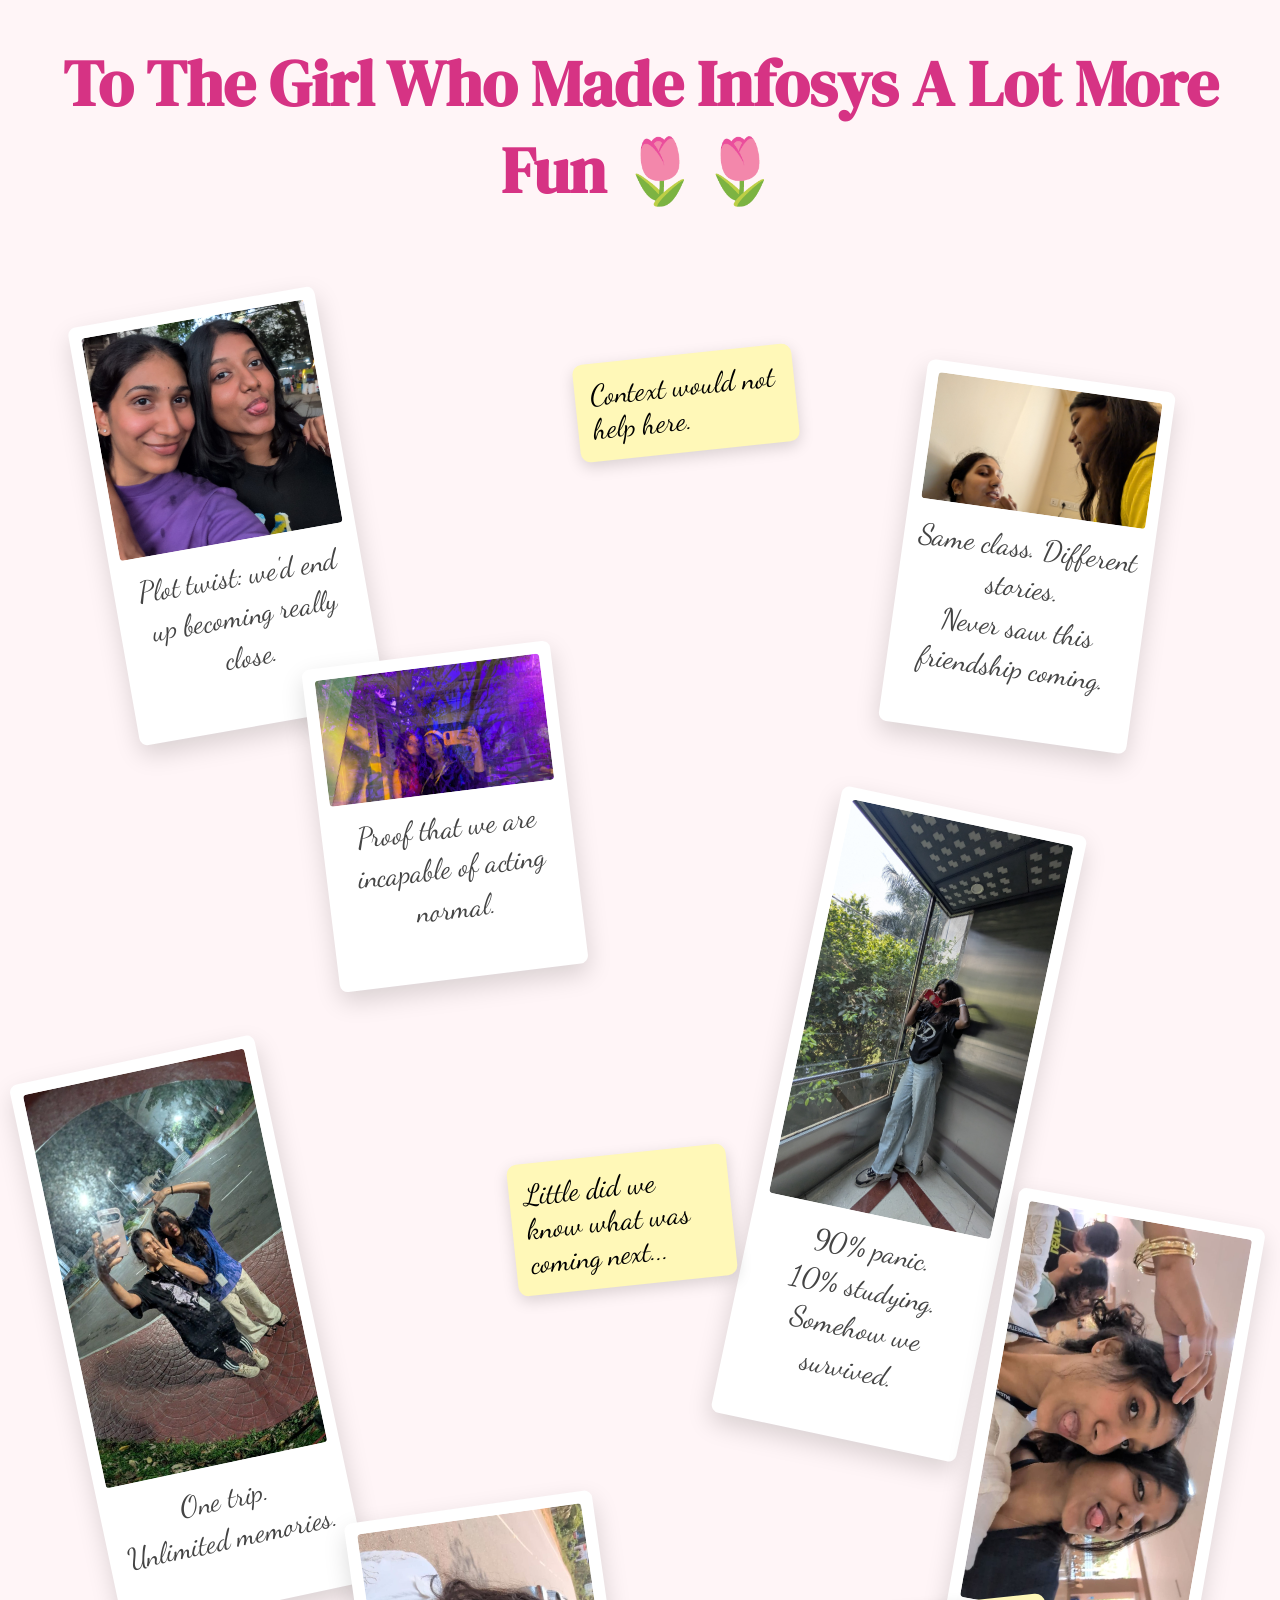
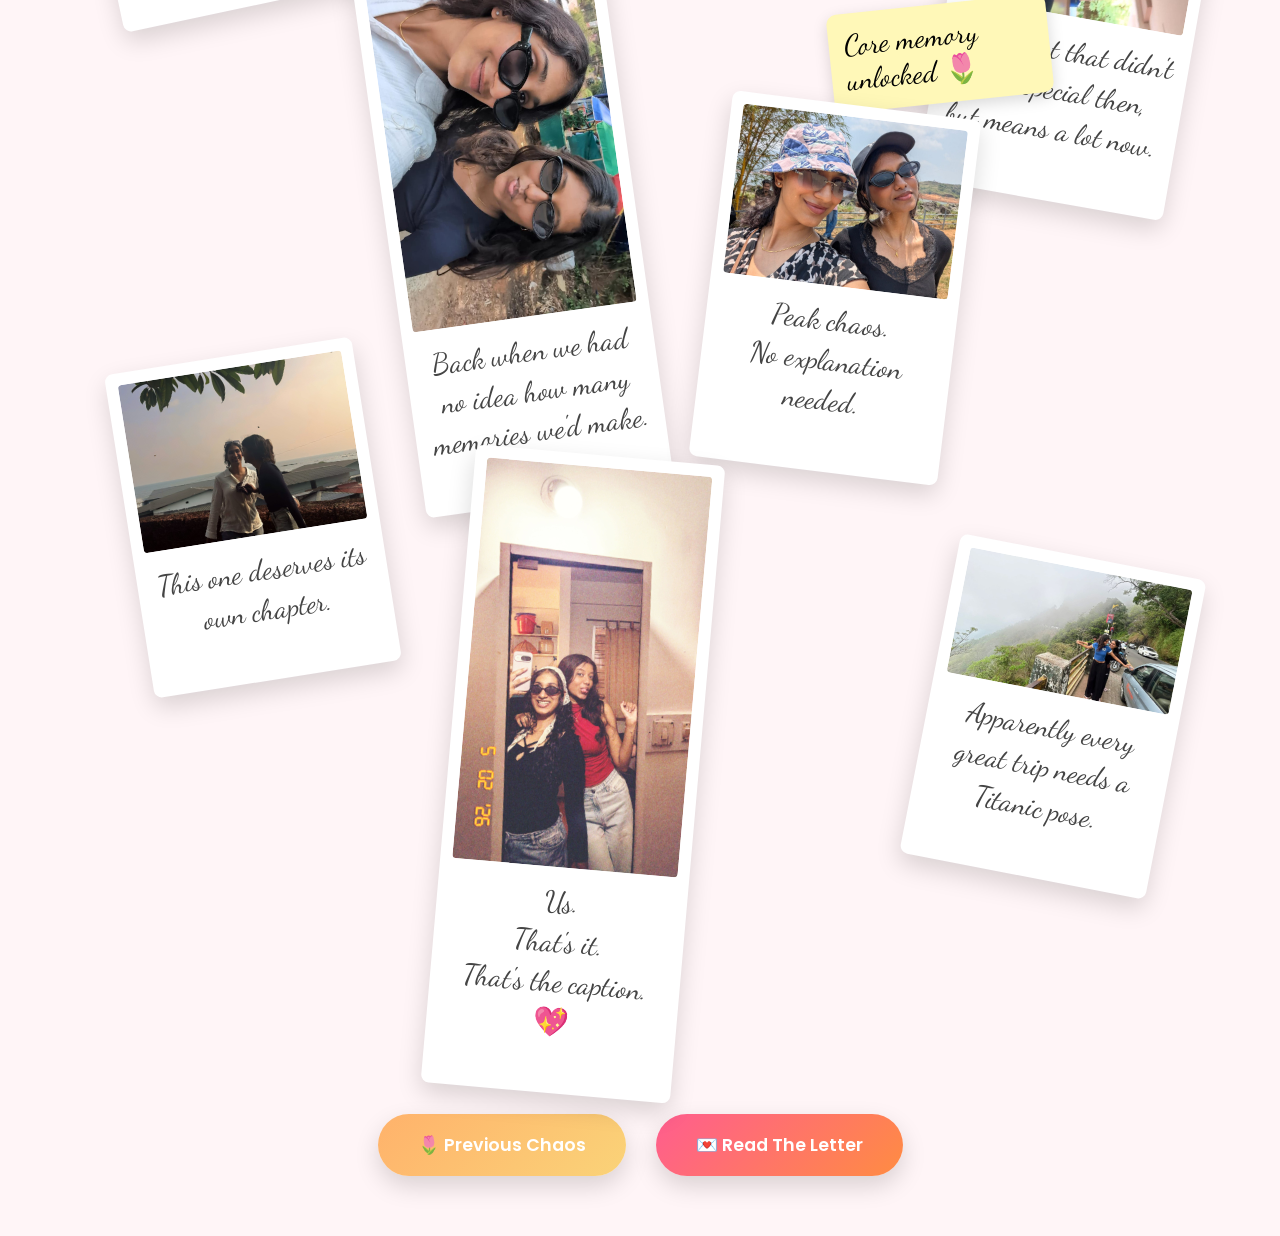
==== gallery.html @ 3c9eca2c "Initial birthday website for Avanthika" ====
<!-- <!-- <!DOCTYPE html>
<html lang="en">

<head>

<meta charset="UTF-8">
<meta name="viewport" content="width=device-width, initial-scale=1.0">

<title>Our Memories 📸</title>
<link href="https://fonts.googleapis.com/css2?family=DM+Serif+Display&family=Dancing+Script:wght@400;500;600;700&family=Montserrat:wght@300;400;500&display=swap" rel="stylesheet">
<!-- <link href="https://fonts.googleapis.com/css2?family=Caveat:wght@400;700&display=swap" rel="stylesheet"> -->
<!-- <link href="https://fonts.googleapis.com/css2?family=Playfair+Display:wght@700&family=Poppins:wght@300;400;500&display=swap" rel="stylesheet"> -->

<!-- <style>


/* PASTE THE CSS HERE */
body{
    margin:0;
    background:#fff5f7;
    font-family:Poppins,sans-serif;
    overflow-x:hidden;
}

h1{
    text-align:center;
    color:#d63384;
    margin-top:40px;
    font-family:'DM Serif Display',serif;
    font-size:4rem;
    letter-spacing:1px;
}

.memory-wall{
    position:relative;
    width:100%;
    min-height:2400px;
}

.polaroid{
    position:absolute;
    width:250px;
    background:white;
    padding:12px 12px 50px;
    box-shadow:0 10px 25px rgba(0,0,0,.15);
    transition:.4s;
}

.polaroid:hover{
    transform:scale(1.1) rotate(0deg) !important;
    z-index:999;
}

.polaroid img{
    width:100%;
    display:block;
}

.polaroid p{
    text-align:center;
    margin-top:15px;
    color:#444;
    font-family:'Dancing Script',cursive;
    font-size:1.8rem;
    line-height:1.4;
}

.note{
    position:absolute;
    background:#fff8b8;
    padding:15px;
    width:220px;
    font-family:'Dancing Script',cursive;
    font-size:1.8rem;
    transform:rotate(-6deg);
    box-shadow:0 5px 15px rgba(0,0,0,.15);
    border-radius:10px;
}

.next-btn{
    display:block;
    width:200px;
    margin:50px auto;
    text-align:center;
    padding:15px;
    border-radius:30px;
    background:#d63384;
    color:white;
    text-decoration:none;
}

</style>

</head>

<body>

<h1>
To The Girl Who Made Infosys A Lot More Fun 🌷🌷
</h1>

<div class="memory-wall">

<!-- PASTE ALL 11 POLAROIDS HERE -->
<!-- <div class="memory-wall">

<div class="polaroid"
style="top:50px;left:8%;transform:rotate(-10deg)">
<img src="images/photo1.jpeg">
<p>Plot twist: we'd end up becoming really close.</p>
</div>

<div class="polaroid"
style="top:120px;right:10%;transform:rotate(8deg)">
<img src="images/photo2.jpeg">
<p>Same class. Different stories.<br>Never saw this friendship coming.</p>
</div>

<div class="polaroid"
style="top:400px;left:25%;transform:rotate(-7deg)">
<img src="images/photo3.jpeg">
<p>Proof that we are incapable of acting normal.</p>
</div>

<div class="polaroid"
style="top:550px;right:20%;transform:rotate(12deg)">
<img src="images/photo4.jpeg">
<p>90% panic.<br>10% studying.<br>Somehow we survived.</p>
</div>

<div class="polaroid"
style="top:800px;left:5%;transform:rotate(-12deg)">
<img src="images/photo5.jpeg">
<p>One trip.<br>Unlimited memories.</p>
</div>

<div class="note"
style="top:900px;left:40%;">
Little did we know what was coming next...
</div>

<div class="polaroid"
style="top:950px;right:5%;transform:rotate(10deg)">
<img src="images/photo6.jpeg">
<p>A moment that didn't seem special then,<br>but means a lot now.</p>
</div>

<div class="polaroid"
style="top:1250px;left:30%;transform:rotate(-8deg)">
<img src="images/photo7.jpeg">
<p>Back when we had no idea how many memories we'd make.</p>
</div>

<div class="note"
style="top:1350px;right:18%;">
Core memory unlocked 🌷
</div>

<div class="polaroid"
style="top:1450px;right:25%;transform:rotate(7deg)">
<img src="images/photo8.jpeg">
<p>Peak chaos.<br>No explanation needed.</p>
</div>

<div class="polaroid"
style="top:1700px;left:10%;transform:rotate(-9deg)">
<img src="images/photo9.jpeg">
<p>This one deserves its own chapter.</p>
</div>

<div class="note"
style="top:100px;left:45%;">
Context would not help here.
</div>

<div class="polaroid"
style="top:1900px;right:8%;transform:rotate(11deg)">
<img src="images/photo10.jpeg">
<p>Apparently every great trip needs a Titanic pose..</p>
</div>

<div class="polaroid"
style="top:1800px;left:35%;transform:rotate(+5deg)">
<img src="images/photo11.jpeg">
<p>Us.<br>That's it.<br>That's the caption. 💖</p>
</div>

</div>

</div>

</div>

<a href="story.html" class="nav-btn back-btn">
    🌷 Previous Chaos
</a>

<a href="letter.html" class="nav-btn next-btn">
    Read The Letter 💌
</a>

</body>

</html>   -->










<!DOCTYPE html>

<html lang="en">
<head>

<meta charset="UTF-8">
<meta name="viewport" content="width=device-width, initial-scale=1.0">

<title>Our Memories 📸</title>

<link href="https://fonts.googleapis.com/css2?family=DM+Serif+Display&family=Dancing+Script:wght@400;500;600;700&family=Poppins:wght@300;400;500&display=swap" rel="stylesheet">

<style>

*{
    margin:0;
    padding:0;
    box-sizing:border-box;
}

body{
    background:#fff5f7;
    font-family:'Poppins',sans-serif;
    overflow-x:hidden;
}

h1{

    text-align:center;

    color:#d63384;

    margin-top:40px;

    margin-bottom:40px;

    font-family:'DM Serif Display',serif;

    font-size:4rem;

    padding:0 20px;
}

.memory-wall{

    position:relative;

    width:100%;

    min-height:2400px;
}

/* POLAROIDS */

.polaroid{

    position:absolute;

    width:250px;

    background:white;

    padding:12px 12px 50px;

    border-radius:8px;

    box-shadow:
    0 10px 25px rgba(0,0,0,.15);

    transition:.4s;
}

.polaroid:hover{

    transform:scale(1.08) rotate(0deg) !important;

    z-index:999;
}

.polaroid img{

    width:100%;

    display:block;

    border-radius:4px;
}

.polaroid p{

    text-align:center;

    margin-top:15px;

    color:#444;

    font-family:'Dancing Script',cursive;

    font-size:1.8rem;

    line-height:1.4;
}

/* STICKY NOTES */

.note{

    position:absolute;

    background:#fff8b8;

    padding:15px;

    width:220px;

    font-family:'Dancing Script',cursive;

    font-size:1.8rem;

    transform:rotate(-6deg);

    box-shadow:
    0 5px 15px rgba(0,0,0,.15);

    border-radius:10px;
}

/* NAVIGATION */

.gallery-nav{

    display:flex;

    justify-content:center;

    gap:30px;

    margin-top:60px;

    margin-bottom:60px;
}

.nav-btn{

    text-decoration:none;

    padding:18px 40px;

    border-radius:50px;

    font-size:1.1rem;

    font-weight:600;

    color:white;

    transition:.3s ease;

    box-shadow:
    0 10px 25px rgba(0,0,0,.15);
}

.back-btn{

    background:
    linear-gradient(
    135deg,
    #ffb26b,
    rgb(250,211,120)
    );
}

.next-btn{

    background:
    linear-gradient(
    135deg,
    #ff5d8f,
    #ff8c42
    );
}

.nav-btn:hover{

    transform:
    translateY(-5px)
    scale(1.05);

    box-shadow:
    0 15px 35px rgba(0,0,0,.2);
}

</style>

</head>

<body>

<h1>
To The Girl Who Made Infosys A Lot More Fun 🌷🌷
</h1>

<div class="memory-wall">

<div class="polaroid"
style="top:50px;left:8%;transform:rotate(-10deg)">
<img src="images/photo1.jpeg">
<p>Plot twist: we'd end up becoming really close.</p>
</div>

<div class="polaroid"
style="top:120px;right:10%;transform:rotate(8deg)">
<img src="images/photo2.jpeg">
<p>Same class. Different stories.<br>Never saw this friendship coming.</p>
</div>

<div class="polaroid"
style="top:400px;left:25%;transform:rotate(-7deg)">
<img src="images/photo3.jpeg">
<p>Proof that we are incapable of acting normal.</p>
</div>

<div class="polaroid"
style="top:550px;right:20%;transform:rotate(12deg)">
<img src="images/photo4.jpeg">
<p>90% panic.<br>10% studying.<br>Somehow we survived.</p>
</div>

<div class="polaroid"
style="top:800px;left:5%;transform:rotate(-12deg)">
<img src="images/photo5.jpeg">
<p>One trip.<br>Unlimited memories.</p>
</div>

<div class="note"
style="top:900px;left:40%;">
Little did we know what was coming next...
</div>

<div class="polaroid"
style="top:950px;right:5%;transform:rotate(10deg)">
<img src="images/photo6.jpeg">
<p>A moment that didn't seem special then,<br>but means a lot now.</p>
</div>

<div class="polaroid"
style="top:1250px;left:30%;transform:rotate(-8deg)">
<img src="images/photo7.jpeg">
<p>Back when we had no idea how many memories we'd make.</p>
</div>

<div class="note"
style="top:1350px;right:18%;">
Core memory unlocked 🌷
</div>

<div class="polaroid"
style="top:1450px;right:25%;transform:rotate(7deg)">
<img src="images/photo8.jpeg">
<p>Peak chaos.<br>No explanation needed.</p>
</div>

<div class="note"
style="top:100px;left:45%;">
Context would not help here.
</div>

<div class="polaroid"
style="top:1700px;left:10%;transform:rotate(-9deg)">
<img src="images/photo9.jpeg">
<p>This one deserves its own chapter.</p>
</div>

<div class="polaroid"
style="top:1800px;left:35%;transform:rotate(5deg)">
<img src="images/photo11.jpeg">
<p>Us.<br>That's it.<br>That's the caption. 💖</p>
</div>

<div class="polaroid"
style="top:1900px;right:8%;transform:rotate(11deg)">
<img src="images/photo10.jpeg">
<p>Apparently every great trip needs a Titanic pose.</p>
</div>

</div>

<div class="gallery-nav">

<a href="story.html" class="nav-btn back-btn">
🌷 Previous Chaos
</a>

<a href="letter.html" class="nav-btn next-btn">
💌 Read The Letter
</a>

</div>

</body>
</html>
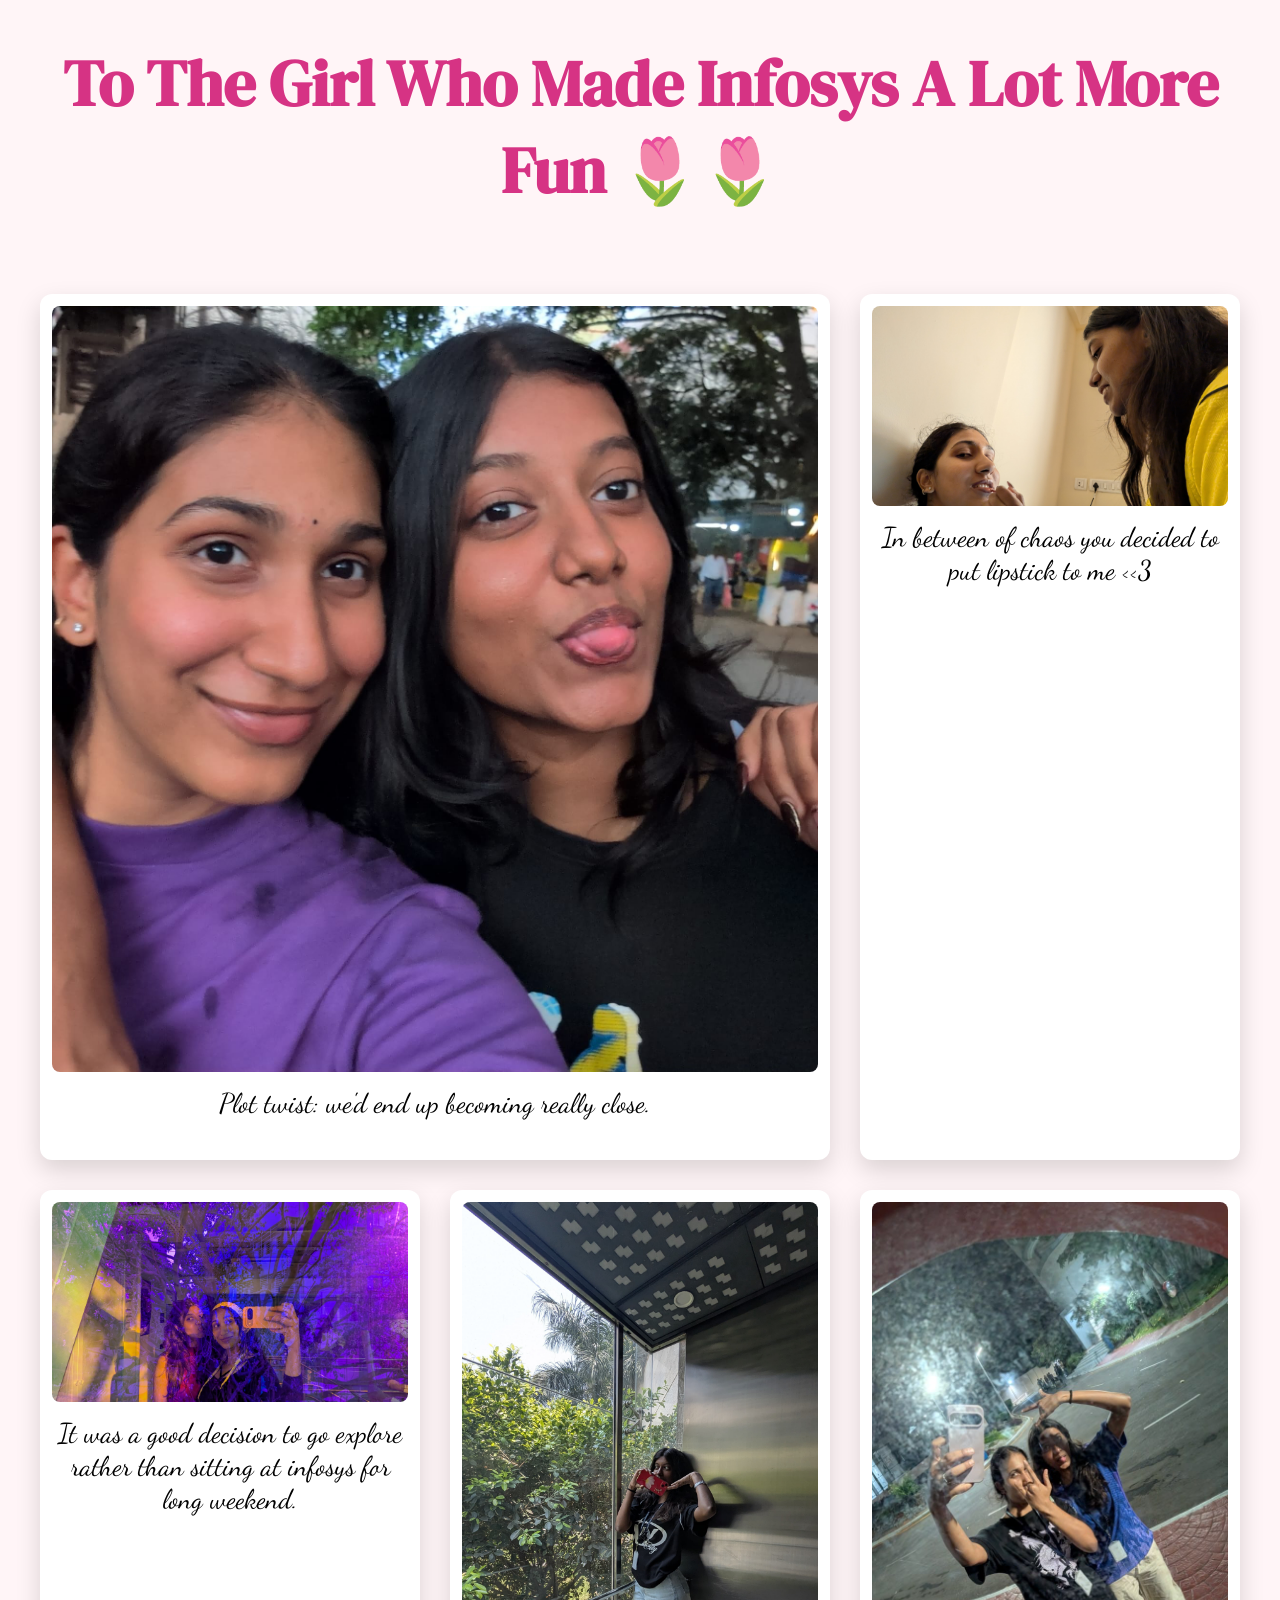
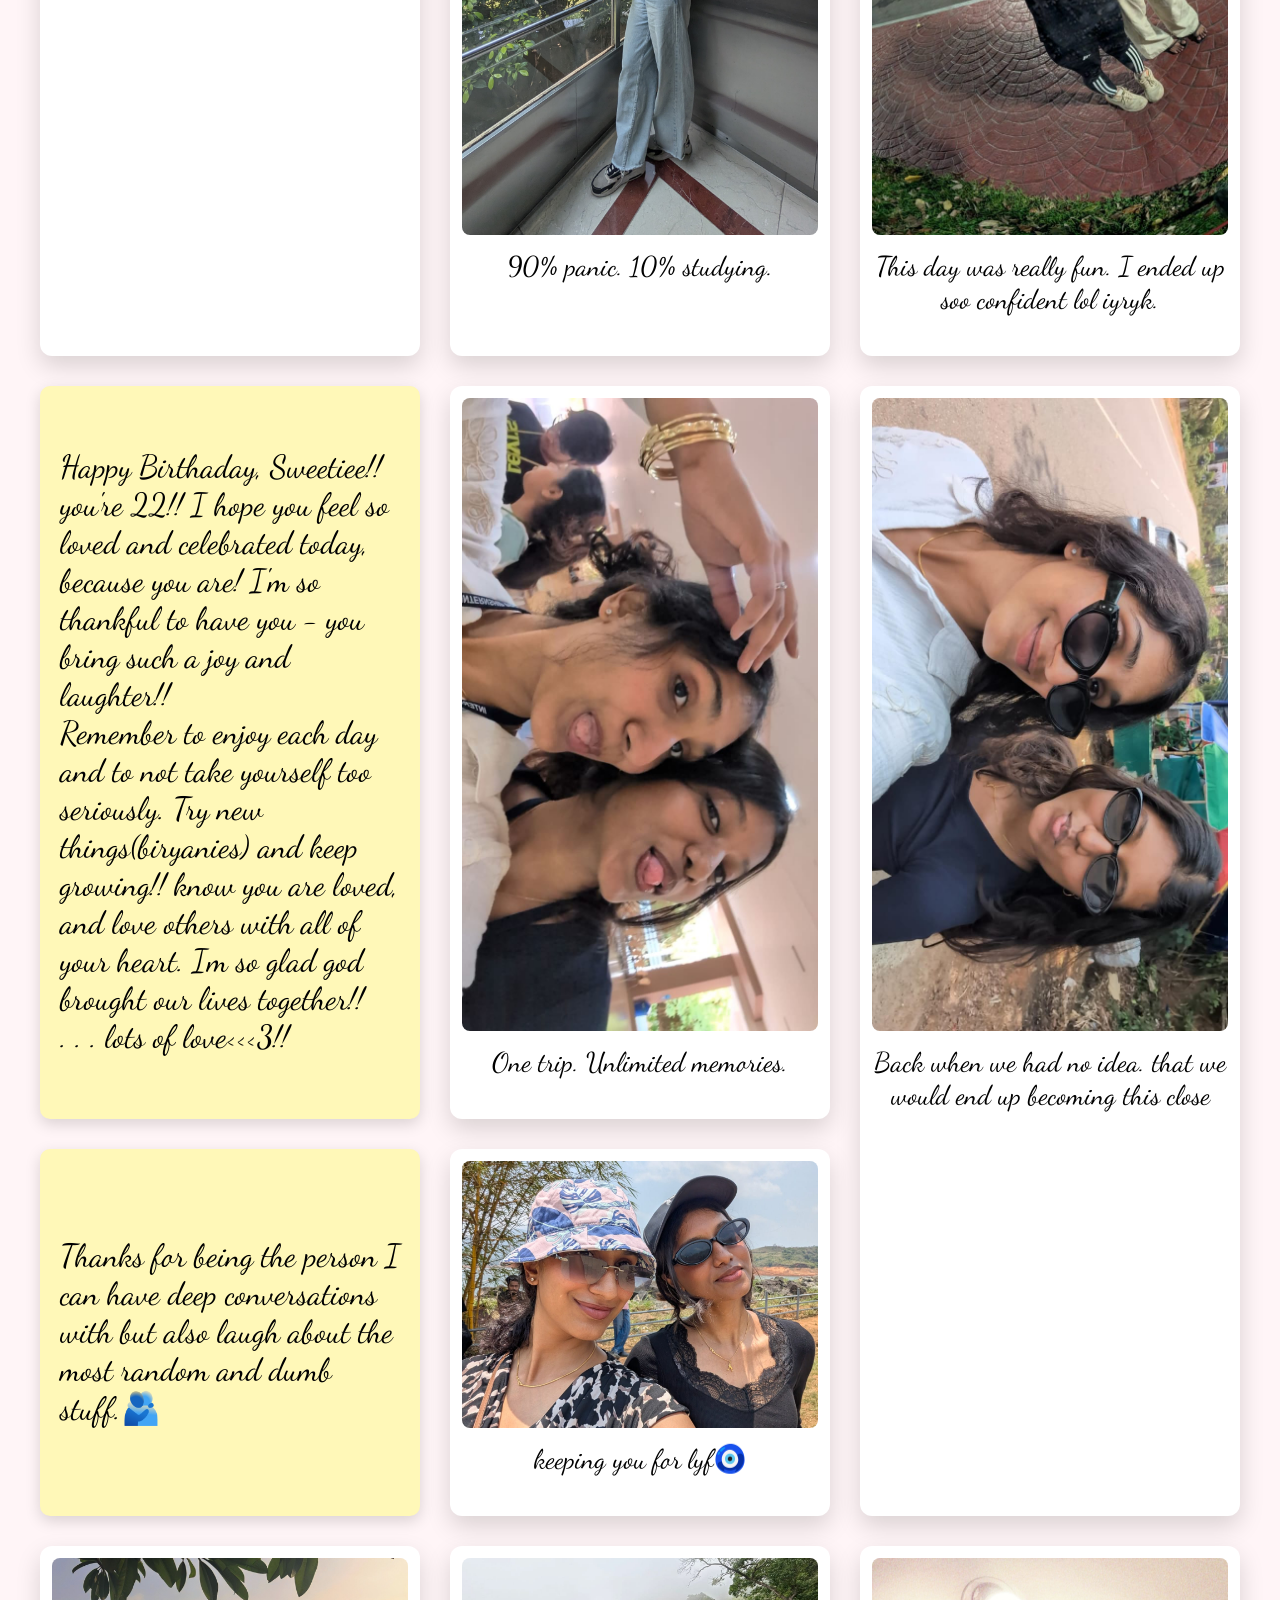
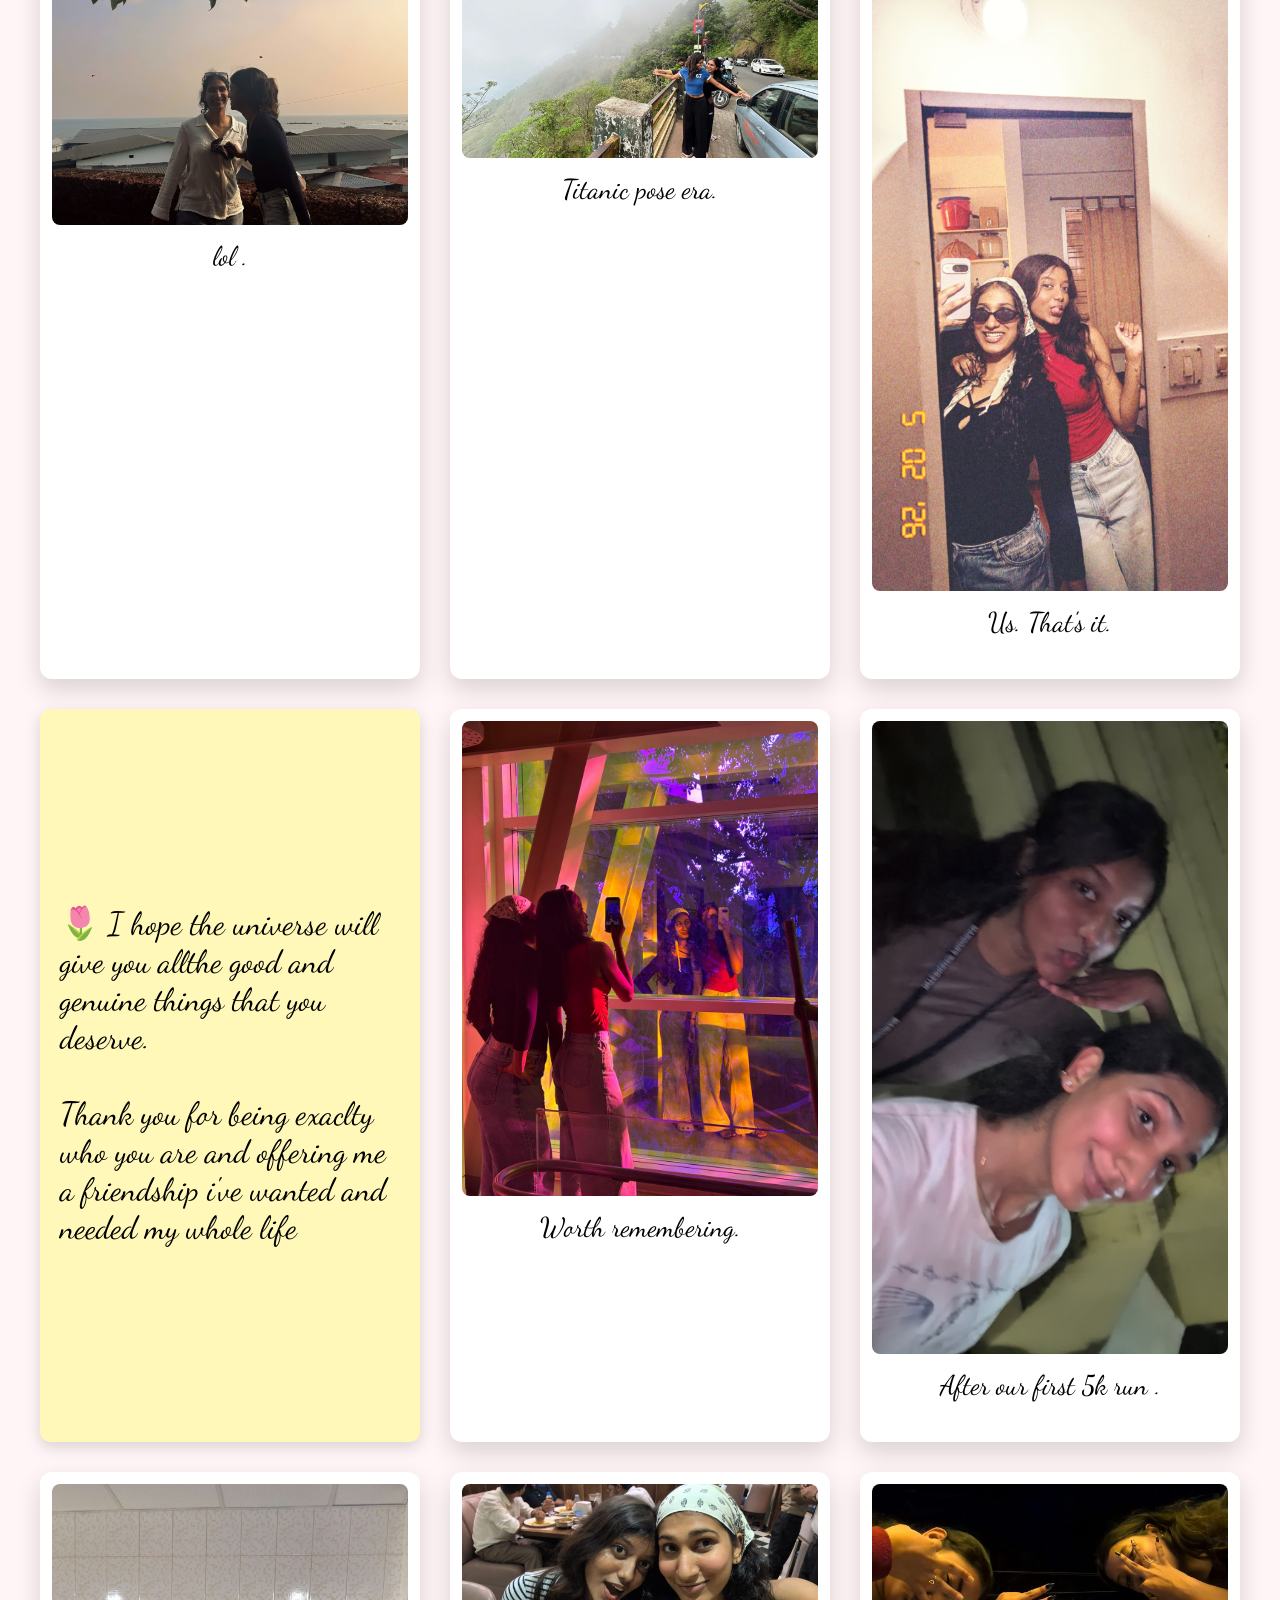
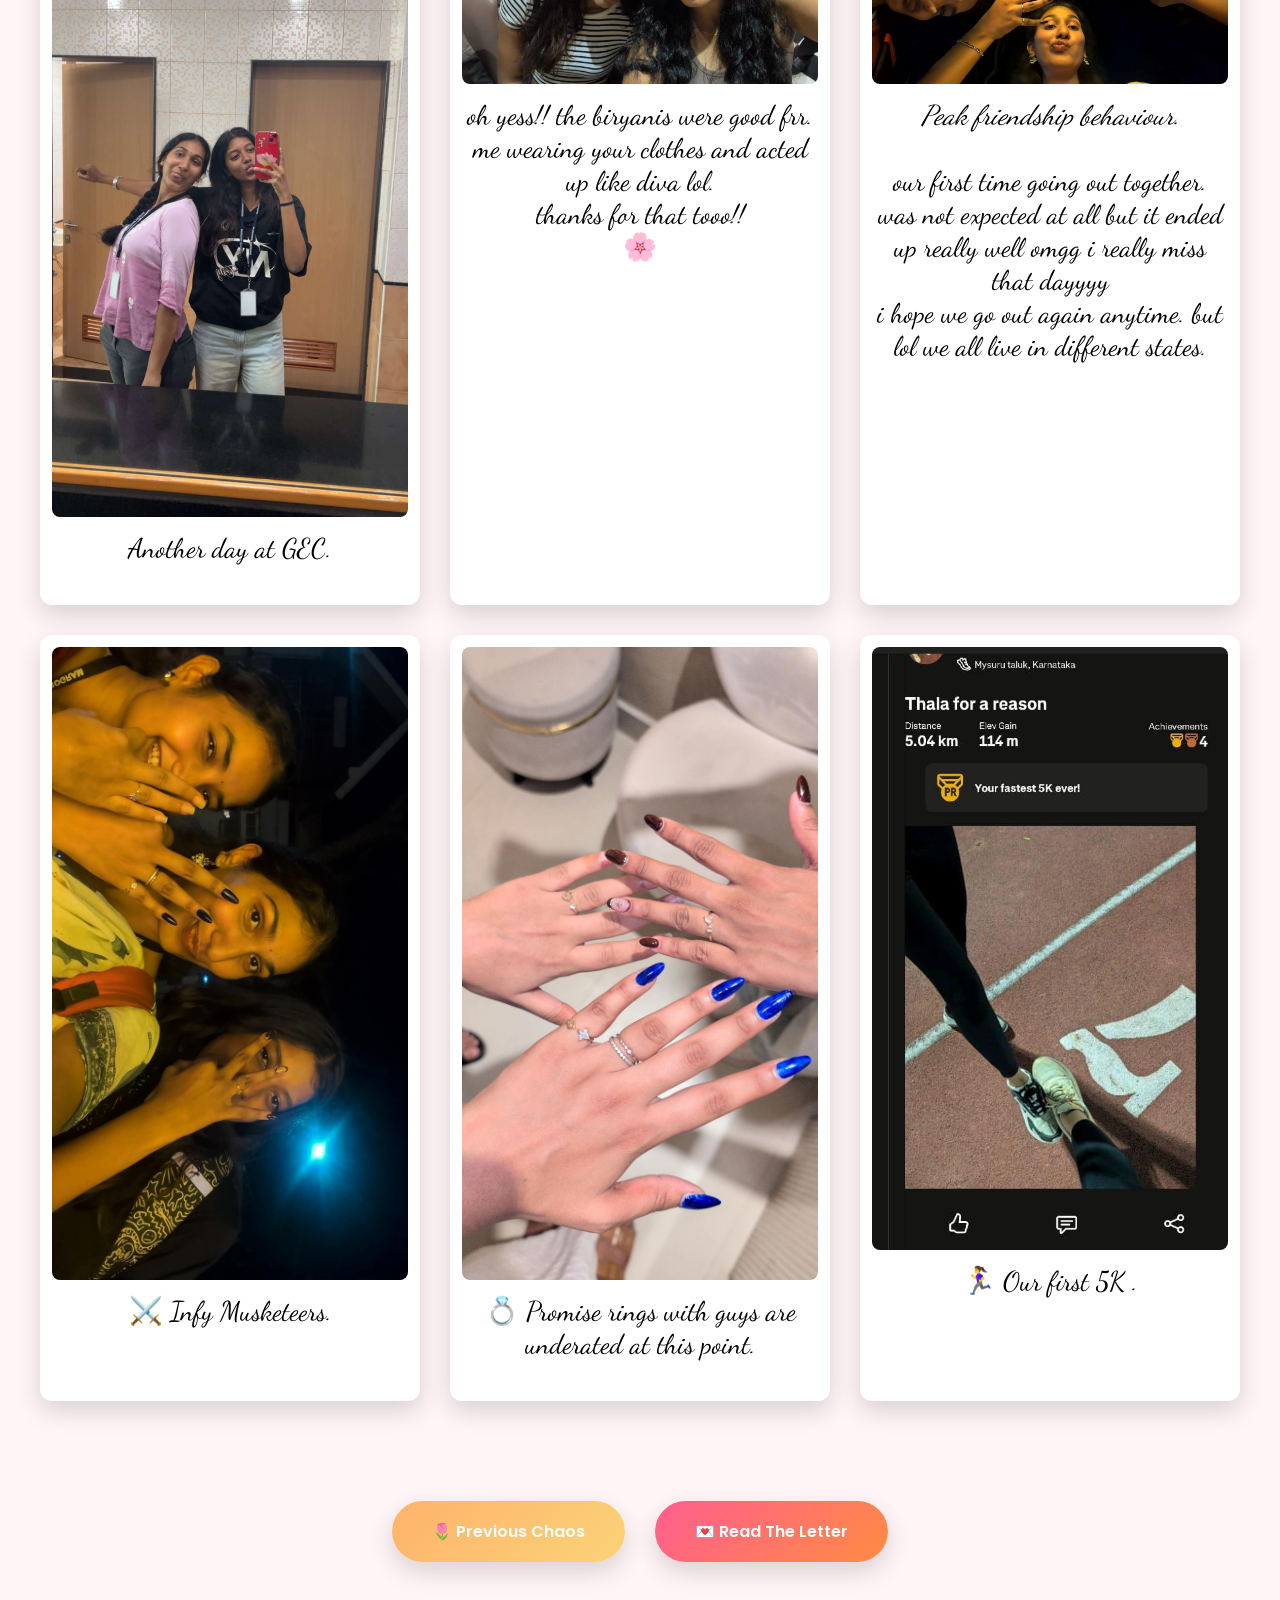
==== commit d5576e29: "Final updates to birthday website" ====
--- a/gallery.html
+++ b/gallery.html
@@ -1,220 +1,6 @@
-<!-- <!-- <!DOCTYPE html>
+<!DOCTYPE html>
 <html lang="en">
 
-<head>
-
-<meta charset="UTF-8">
-<meta name="viewport" content="width=device-width, initial-scale=1.0">
-
-<title>Our Memories 📸</title>
-<link href="https://fonts.googleapis.com/css2?family=DM+Serif+Display&family=Dancing+Script:wght@400;500;600;700&family=Montserrat:wght@300;400;500&display=swap" rel="stylesheet">
-<!-- <link href="https://fonts.googleapis.com/css2?family=Caveat:wght@400;700&display=swap" rel="stylesheet"> -->
-<!-- <link href="https://fonts.googleapis.com/css2?family=Playfair+Display:wght@700&family=Poppins:wght@300;400;500&display=swap" rel="stylesheet"> -->
-
-<!-- <style>
-
-
-/* PASTE THE CSS HERE */
-body{
-    margin:0;
-    background:#fff5f7;
-    font-family:Poppins,sans-serif;
-    overflow-x:hidden;
-}
-
-h1{
-    text-align:center;
-    color:#d63384;
-    margin-top:40px;
-    font-family:'DM Serif Display',serif;
-    font-size:4rem;
-    letter-spacing:1px;
-}
-
-.memory-wall{
-    position:relative;
-    width:100%;
-    min-height:2400px;
-}
-
-.polaroid{
-    position:absolute;
-    width:250px;
-    background:white;
-    padding:12px 12px 50px;
-    box-shadow:0 10px 25px rgba(0,0,0,.15);
-    transition:.4s;
-}
-
-.polaroid:hover{
-    transform:scale(1.1) rotate(0deg) !important;
-    z-index:999;
-}
-
-.polaroid img{
-    width:100%;
-    display:block;
-}
-
-.polaroid p{
-    text-align:center;
-    margin-top:15px;
-    color:#444;
-    font-family:'Dancing Script',cursive;
-    font-size:1.8rem;
-    line-height:1.4;
-}
-
-.note{
-    position:absolute;
-    background:#fff8b8;
-    padding:15px;
-    width:220px;
-    font-family:'Dancing Script',cursive;
-    font-size:1.8rem;
-    transform:rotate(-6deg);
-    box-shadow:0 5px 15px rgba(0,0,0,.15);
-    border-radius:10px;
-}
-
-.next-btn{
-    display:block;
-    width:200px;
-    margin:50px auto;
-    text-align:center;
-    padding:15px;
-    border-radius:30px;
-    background:#d63384;
-    color:white;
-    text-decoration:none;
-}
-
-</style>
-
-</head>
-
-<body>
-
-<h1>
-To The Girl Who Made Infosys A Lot More Fun 🌷🌷
-</h1>
-
-<div class="memory-wall">
-
-<!-- PASTE ALL 11 POLAROIDS HERE -->
-<!-- <div class="memory-wall">
-
-<div class="polaroid"
-style="top:50px;left:8%;transform:rotate(-10deg)">
-<img src="images/photo1.jpeg">
-<p>Plot twist: we'd end up becoming really close.</p>
-</div>
-
-<div class="polaroid"
-style="top:120px;right:10%;transform:rotate(8deg)">
-<img src="images/photo2.jpeg">
-<p>Same class. Different stories.<br>Never saw this friendship coming.</p>
-</div>
-
-<div class="polaroid"
-style="top:400px;left:25%;transform:rotate(-7deg)">
-<img src="images/photo3.jpeg">
-<p>Proof that we are incapable of acting normal.</p>
-</div>
-
-<div class="polaroid"
-style="top:550px;right:20%;transform:rotate(12deg)">
-<img src="images/photo4.jpeg">
-<p>90% panic.<br>10% studying.<br>Somehow we survived.</p>
-</div>
-
-<div class="polaroid"
-style="top:800px;left:5%;transform:rotate(-12deg)">
-<img src="images/photo5.jpeg">
-<p>One trip.<br>Unlimited memories.</p>
-</div>
-
-<div class="note"
-style="top:900px;left:40%;">
-Little did we know what was coming next...
-</div>
-
-<div class="polaroid"
-style="top:950px;right:5%;transform:rotate(10deg)">
-<img src="images/photo6.jpeg">
-<p>A moment that didn't seem special then,<br>but means a lot now.</p>
-</div>
-
-<div class="polaroid"
-style="top:1250px;left:30%;transform:rotate(-8deg)">
-<img src="images/photo7.jpeg">
-<p>Back when we had no idea how many memories we'd make.</p>
-</div>
-
-<div class="note"
-style="top:1350px;right:18%;">
-Core memory unlocked 🌷
-</div>
-
-<div class="polaroid"
-style="top:1450px;right:25%;transform:rotate(7deg)">
-<img src="images/photo8.jpeg">
-<p>Peak chaos.<br>No explanation needed.</p>
-</div>
-
-<div class="polaroid"
-style="top:1700px;left:10%;transform:rotate(-9deg)">
-<img src="images/photo9.jpeg">
-<p>This one deserves its own chapter.</p>
-</div>
-
-<div class="note"
-style="top:100px;left:45%;">
-Context would not help here.
-</div>
-
-<div class="polaroid"
-style="top:1900px;right:8%;transform:rotate(11deg)">
-<img src="images/photo10.jpeg">
-<p>Apparently every great trip needs a Titanic pose..</p>
-</div>
-
-<div class="polaroid"
-style="top:1800px;left:35%;transform:rotate(+5deg)">
-<img src="images/photo11.jpeg">
-<p>Us.<br>That's it.<br>That's the caption. 💖</p>
-</div>
-
-</div>
-
-</div>
-
-</div>
-
-<a href="story.html" class="nav-btn back-btn">
-    🌷 Previous Chaos
-</a>
-
-<a href="letter.html" class="nav-btn next-btn">
-    Read The Letter 💌
-</a>
-
-</body>
-
-</html>   -->
-
-
-
-
-
-
-
-
-
-
-<!DOCTYPE html>
-
-<html lang="en">
 <head>
 
 <meta charset="UTF-8">
@@ -235,60 +21,52 @@
 body{
     background:#fff5f7;
     font-family:'Poppins',sans-serif;
-    overflow-x:hidden;
 }
 
 h1{
-
     text-align:center;
-
     color:#d63384;
-
-    margin-top:40px;
-
-    margin-bottom:40px;
-
+    margin:40px 20px;
     font-family:'DM Serif Display',serif;
-
     font-size:4rem;
-
-    padding:0 20px;
-}
+}
+
 
 .memory-wall{
 
-    position:relative;
-
-    width:100%;
-
-    min-height:2400px;
-}
-
-/* POLAROIDS */
+    display:grid;
+
+    grid-template-columns:
+    repeat(auto-fit,minmax(280px,1fr));
+
+    gap:30px;
+
+    max-width:1400px;
+
+    margin:auto;
+
+    padding:40px;
+}
 
 .polaroid{
 
-    position:absolute;
-
-    width:250px;
-
     background:white;
 
-    padding:12px 12px 50px;
-
-    border-radius:8px;
+    padding:12px 12px 40px;
+
+    border-radius:12px;
 
     box-shadow:
     0 10px 25px rgba(0,0,0,.15);
 
-    transition:.4s;
+    transition:.3s;
 }
 
 .polaroid:hover{
 
-    transform:scale(1.08) rotate(0deg) !important;
-
-    z-index:999;
+    transform:
+    translateY(-8px)
+    scale(1.03);
 }
 
 .polaroid img{
@@ -297,49 +75,52 @@
 
     display:block;
 
-    border-radius:4px;
+    border-radius:8px;
 }
 
 .polaroid p{
 
+    margin-top:15px;
+
     text-align:center;
 
-    margin-top:15px;
-
-    color:#444;
-
     font-family:'Dancing Script',cursive;
 
-    font-size:1.8rem;
-
-    line-height:1.4;
-}
-
-/* STICKY NOTES */
-
-.note{
-
-    position:absolute;
+    font-size:1.7rem;
+}
+
+.photo-wide{
+
+    grid-column:span 2;
+}
+
+.photo-tall{
+
+    grid-row:span 2;
+}
+
+.note-card{
 
     background:#fff8b8;
 
-    padding:15px;
-
-    width:220px;
+    padding:20px;
+
+    border-radius:10px;
 
     font-family:'Dancing Script',cursive;
 
-    font-size:1.8rem;
-
-    transform:rotate(-6deg);
+    font-size:2rem;
+
+    display:flex;
+
+    align-items:center;
+
+    justify-content:center;
 
     box-shadow:
     0 5px 15px rgba(0,0,0,.15);
-
-    border-radius:10px;
-}
-
-/* NAVIGATION */
+}
+
 
 .gallery-nav{
 
@@ -349,9 +130,7 @@
 
     gap:30px;
 
-    margin-top:60px;
-
-    margin-bottom:60px;
+    margin:60px 0;
 }
 
 .nav-btn{
@@ -362,13 +141,11 @@
 
     border-radius:50px;
 
-    font-size:1.1rem;
+    color:white;
 
     font-weight:600;
 
-    color:white;
-
-    transition:.3s ease;
+    transition:.3s;
 
     box-shadow:
     0 10px 25px rgba(0,0,0,.15);
@@ -397,11 +174,8 @@
 .nav-btn:hover{
 
     transform:
-    translateY(-5px)
+    translateY(-4px)
     scale(1.05);
-
-    box-shadow:
-    0 15px 35px rgba(0,0,0,.2);
 }
 
 </style>
@@ -416,89 +190,136 @@
 
 <div class="memory-wall">
 
-<div class="polaroid"
-style="top:50px;left:8%;transform:rotate(-10deg)">
-<img src="images/photo1.jpeg">
-<p>Plot twist: we'd end up becoming really close.</p>
+    <div class="polaroid photo-wide">
+        <img src="images/photo1.jpeg">
+        <p>Plot twist: we'd end up becoming really close.</p>
+    </div>
+
+    <div class="polaroid">
+        <img src="images/photo2.jpeg">
+        <p>In between of chaos you decided to put lipstick to me <<3 </p>
+    </div>
+
+    <div class="polaroid">
+        <img src="images/photo3.jpeg">
+        <p>It was a good decision to go explore rather than sitting at infosys for long weekend.</p>
+    </div>
+
+    <div class="polaroid">
+        <img src="images/photo4.jpeg">
+        <p>90% panic. 10% studying.</p>
+    </div>
+
+    <div class="polaroid">
+        <img src="images/photo5.jpeg">
+        <p>This day was really fun. I ended up soo confident lol iyryk.</p>
+    </div>
+
+    <div class="note-card">
+
+        Happy Birthaday, Sweetiee!!
+        <br> you're 22!! I hope you feel so loved and celebrated today, because you are! I'm so thankful to have you - you bring such a joy and laughter!!
+        <br>Remember to enjoy each day and to not take yourself too seriously. Try new things(biryanies) and keep growing!! 
+        know you are loved, and love others with all of your heart. Im so glad god brought our lives together!! 
+        <br>.       .       .   lots of love<<<3!!
+        
+    </div>
+
+    <div class="polaroid">
+        <img src="images/photo6.jpeg">
+        <p>One trip. Unlimited memories.</p>
+    </div>
+
+    <div class="polaroid photo-tall">
+        <img src="images/photo7.jpeg">
+        <p>Back when we had no idea. that we would end up becoming this close</p>
+    </div>
+
+    <div class="note-card">
+         Thanks for being the person I can have deep conversations with but also laugh about the most random and dumb stuff.🫂
+    </div>
+    
+    <div class="polaroid">
+        <img src="images/photo8.jpeg">
+        <p>keeping you for lyf🧿</p>
+    </div>
+
+    
+
+    <div class="polaroid">
+        <img src="images/photo9.jpeg">
+        <p>lol .</p>
+    </div>
+
+    <div class="polaroid">
+        <img src="images/photo10.jpeg">
+        <p>Titanic pose era.</p>
+    </div>
+
+    <div class="polaroid">
+        <img src="images/photo11.jpeg">
+        <p>Us. That's it.</p>
+    </div>
+
+    <div class="note-card">
+       🌷 I hope the universe will give you allthe good and genuine things that you deserve.
+        <br>
+        <br>
+        Thank you for being exaclty who you are and offering me a friendship i've wanted and needed my whole life
+    
+    </div>
+
+    <div class="polaroid">
+        <img src="images/photo12.jpeg">
+        <p>Worth remembering.</p>
+    </div>
+
+    <div class="polaroid">
+        <img src="images/photo13.jpeg">
+        <p>After our first 5k run .</p>
+    </div>
+
+    <div class="polaroid">
+        <img src="images/photo14.jpeg">
+        <p>Another day at GEC.</p>
+    </div>
+
+    <div class="polaroid">
+        <img src="images/photo15.jpeg">
+        <p>oh yess!! the biryanis were good frr. 
+            <br> me wearing your clothes and acted up like diva lol.
+            <br> thanks for that tooo!!
+            <br>🌸
+        </p>
+    </div>
+
+    <div class="polaroid">
+        <img src="images/photo16.jpeg">
+        <p><i>Peak friendship behaviour.</i>
+            <br>
+            <br>
+            our first time going out together. was not expected at all but it ended up really well omgg i really miss that dayyyy
+            <br>
+            i hope we go out again anytime. but lol we all live in different states.
+        </p>
+    </div>
+
+    <div class="polaroid">
+        <img src="images/photo17.jpeg">
+        <p>⚔️ Infy Musketeers.</p>
+    </div>
+
+    <div class="polaroid">
+        <img src="images/photo18.jpeg">
+        <p>💍 Promise rings with guys are underated at this point.</p>
+    </div>
+
+    <div class="polaroid ">
+        <img src="images/photo19.jpeg">
+        <p>🏃‍♀️ Our first 5K .</p>
+    </div>
+
 </div>
-
-<div class="polaroid"
-style="top:120px;right:10%;transform:rotate(8deg)">
-<img src="images/photo2.jpeg">
-<p>Same class. Different stories.<br>Never saw this friendship coming.</p>
-</div>
-
-<div class="polaroid"
-style="top:400px;left:25%;transform:rotate(-7deg)">
-<img src="images/photo3.jpeg">
-<p>Proof that we are incapable of acting normal.</p>
-</div>
-
-<div class="polaroid"
-style="top:550px;right:20%;transform:rotate(12deg)">
-<img src="images/photo4.jpeg">
-<p>90% panic.<br>10% studying.<br>Somehow we survived.</p>
-</div>
-
-<div class="polaroid"
-style="top:800px;left:5%;transform:rotate(-12deg)">
-<img src="images/photo5.jpeg">
-<p>One trip.<br>Unlimited memories.</p>
-</div>
-
-<div class="note"
-style="top:900px;left:40%;">
-Little did we know what was coming next...
-</div>
-
-<div class="polaroid"
-style="top:950px;right:5%;transform:rotate(10deg)">
-<img src="images/photo6.jpeg">
-<p>A moment that didn't seem special then,<br>but means a lot now.</p>
-</div>
-
-<div class="polaroid"
-style="top:1250px;left:30%;transform:rotate(-8deg)">
-<img src="images/photo7.jpeg">
-<p>Back when we had no idea how many memories we'd make.</p>
-</div>
-
-<div class="note"
-style="top:1350px;right:18%;">
-Core memory unlocked 🌷
-</div>
-
-<div class="polaroid"
-style="top:1450px;right:25%;transform:rotate(7deg)">
-<img src="images/photo8.jpeg">
-<p>Peak chaos.<br>No explanation needed.</p>
-</div>
-
-<div class="note"
-style="top:100px;left:45%;">
-Context would not help here.
-</div>
-
-<div class="polaroid"
-style="top:1700px;left:10%;transform:rotate(-9deg)">
-<img src="images/photo9.jpeg">
-<p>This one deserves its own chapter.</p>
-</div>
-
-<div class="polaroid"
-style="top:1800px;left:35%;transform:rotate(5deg)">
-<img src="images/photo11.jpeg">
-<p>Us.<br>That's it.<br>That's the caption. 💖</p>
-</div>
-
-<div class="polaroid"
-style="top:1900px;right:8%;transform:rotate(11deg)">
-<img src="images/photo10.jpeg">
-<p>Apparently every great trip needs a Titanic pose.</p>
-</div>
-
-</div>
-
 <div class="gallery-nav">
 
 <a href="story.html" class="nav-btn back-btn">
@@ -512,4 +333,4 @@
 </div>
 
 </body>
-</html>
+</html>
